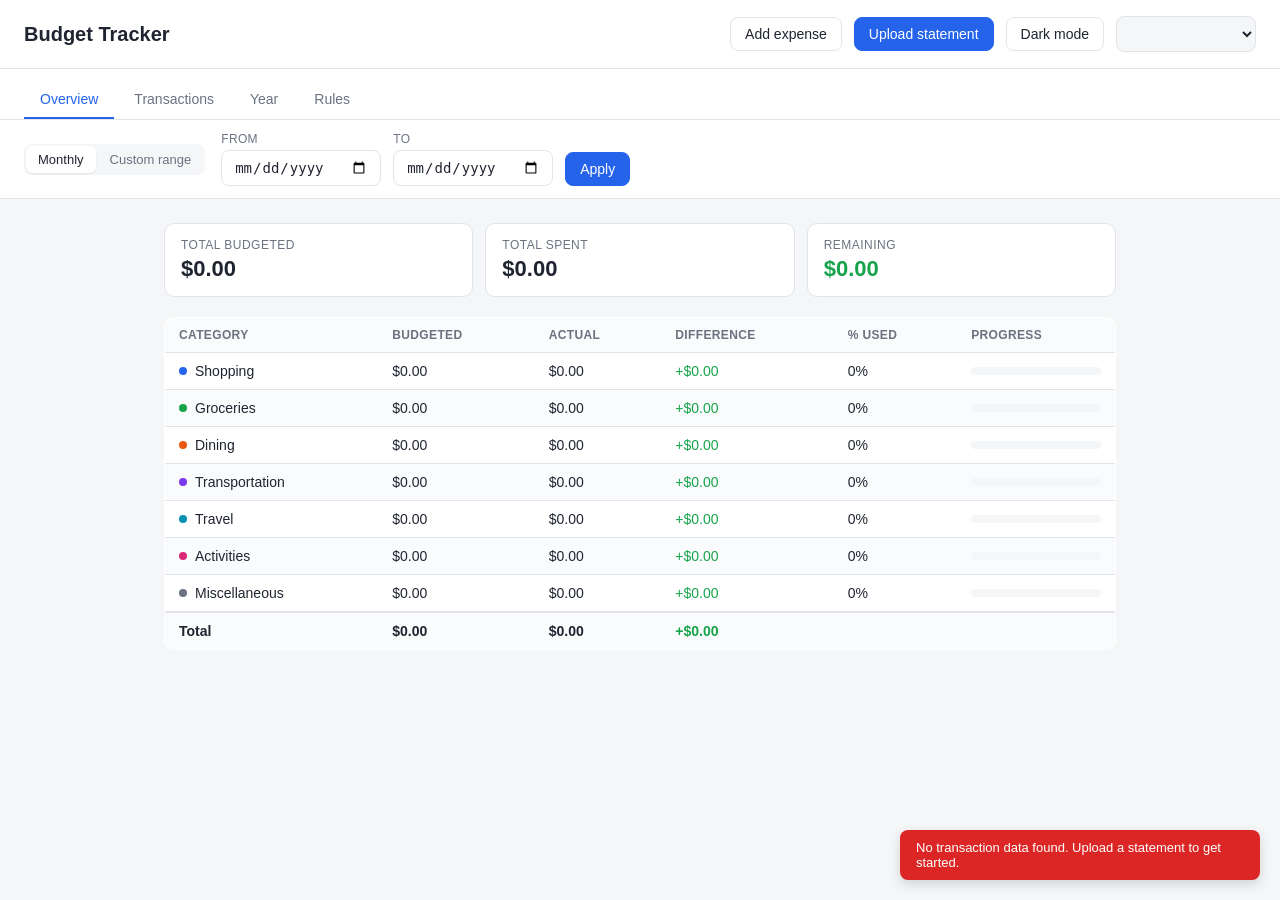
==== dashboard/index.html @ e1d81fba "Prepare app for cloud deployment: Postgres-backed storage, HTTP Basic Auth Adds storage.py as a drop" ====
<!DOCTYPE html>
<html lang="en">
<head>
  <meta charset="UTF-8" />
  <meta name="viewport" content="width=device-width, initial-scale=1.0" />
  <title>Budget Tracker</title>
  <link rel="stylesheet" href="style.css" />
</head>
<body>
  <header class="topbar">
    <h1 class="app-title">Budget Tracker</h1>
    <div class="topbar-actions">
      <button id="add-expense-btn" class="btn">Add expense</button>
      <button id="upload-btn" class="btn btn-primary">Upload statement</button>
      <button id="theme-toggle-btn" class="btn" aria-label="Toggle dark mode">Dark mode</button>
      <select id="month-select" class="month-select"></select>
    </div>
  </header>

  <nav class="tabs">
    <button class="tab-button active" data-tab="overview">Overview</button>
    <button class="tab-button" data-tab="transactions">Transactions</button>
    <button class="tab-button" data-tab="year">Year</button>
    <button class="tab-button" data-tab="rules">Rules</button>
  </nav>

  <div id="period-bar" class="period-bar">
    <div class="period-mode-toggle">
      <button type="button" class="period-mode-btn active" data-mode="month">Monthly</button>
      <button type="button" class="period-mode-btn" data-mode="range">Custom range</button>
    </div>
    <div id="period-range-controls" class="period-range-controls" hidden>
      <label class="filter-field">
        <span>From</span>
        <input type="date" id="range-start" />
      </label>
      <label class="filter-field">
        <span>To</span>
        <input type="date" id="range-end" />
      </label>
      <button id="range-apply-btn" class="btn btn-primary">Apply</button>
    </div>
  </div>

  <main>
    <section id="overview-tab" class="tab-panel active">
      <div id="overview-banner"></div>
      <div id="overview-summary" class="summary-cards"></div>
      <table class="data-table" id="overview-table">
        <thead>
          <tr>
            <th>Category</th>
            <th>Budgeted</th>
            <th>Actual</th>
            <th>Difference</th>
            <th>% Used</th>
            <th>Progress</th>
          </tr>
        </thead>
        <tbody id="overview-tbody"></tbody>
        <tfoot id="overview-tfoot"></tfoot>
      </table>
    </section>

    <section id="transactions-tab" class="tab-panel">
      <div class="filters-bar">
        <label class="filter-field">
          <span>Merchant / Description</span>
          <input type="text" id="merchant-filter" placeholder="Search..." />
        </label>
        <div class="filter-field">
          <span>Category</span>
          <div class="multiselect">
            <button type="button" id="category-filter-btn" class="multiselect-btn">All Categories</button>
            <div id="category-filter-panel" class="multiselect-panel" hidden></div>
          </div>
        </div>
        <label class="filter-field">
          <span>Amount</span>
          <select id="price-filter"></select>
        </label>
        <button id="clear-filters-btn" class="btn btn-ghost" hidden>Clear filters</button>
      </div>
      <table class="data-table" id="transactions-table">
        <thead>
          <tr>
            <th data-sort="date" class="sortable">Date</th>
            <th>Merchant / Description</th>
            <th data-sort="amount" class="sortable">Amount</th>
            <th>Category</th>
          </tr>
        </thead>
        <tbody id="transactions-tbody"></tbody>
      </table>
      <p id="no-transactions" class="empty-state" hidden>No transactions for this month.</p>
    </section>

    <section id="year-tab" class="tab-panel">
      <div class="filters-bar">
        <label class="filter-field">
          <span>Year</span>
          <select id="year-select"></select>
        </label>
      </div>
      <div id="year-banner"></div>
      <div id="year-summary" class="summary-cards"></div>
      <table class="data-table" id="year-table">
        <thead>
          <tr>
            <th>Category</th>
            <th>Budgeted</th>
            <th>Actual</th>
            <th>Difference</th>
            <th>% Used</th>
            <th>Progress</th>
            <th>Top Month</th>
          </tr>
        </thead>
        <tbody id="year-tbody"></tbody>
        <tfoot id="year-tfoot"></tfoot>
      </table>

      <div class="chart-card">
        <div class="chart-card-header">
          <h3 class="chart-title">Monthly spend trend</h3>
          <div class="chart-legend">
            <span class="legend-item"><span class="legend-swatch legend-swatch-under"></span>Under budget</span>
            <span class="legend-item"><span class="legend-swatch legend-swatch-over"></span>Over budget</span>
            <span class="legend-item"><span class="legend-swatch legend-swatch-line"></span>Budget line</span>
          </div>
        </div>
        <div class="chart-canvas-wrap">
          <canvas id="trend-chart" width="900" height="280"></canvas>
          <div id="trend-tooltip" class="chart-tooltip" hidden></div>
        </div>
      </div>
    </section>

    <section id="rules-tab" class="tab-panel">
      <div class="chart-card">
        <div class="chart-card-header">
          <h3 class="chart-title">Averaging rules</h3>
          <span id="averaging-rule-count" class="text-muted"></span>
        </div>
        <p class="text-muted">
          Spreads a transaction's amount evenly across months instead of recording it all in one - checked in order, first match wins. A transaction matching none of these is just recorded in the month it occurred.
        </p>
        <div id="averaging-rule-form" class="rule-form"></div>
        <div id="averaging-rules-list" class="averaging-rules-list"></div>
      </div>

      <div class="chart-card">
        <div class="chart-card-header">
          <h3 class="chart-title">Category keyword rules</h3>
          <span id="keyword-rule-count" class="text-muted"></span>
        </div>
        <p class="text-muted">A transaction auto-categorizes when its merchant text contains one of these keywords.</p>
        <div class="filters-bar">
          <label class="filter-field">
            <span>Search</span>
            <input type="text" id="keyword-rule-filter" placeholder="Search keywords or categories..." />
          </label>
        </div>
        <div class="rule-add-row">
          <select id="keyword-rule-category"></select>
          <input type="text" id="keyword-rule-input" placeholder="Keyword, e.g. STARBUCKS" />
          <button class="btn btn-primary" id="keyword-rule-add-btn">Add rule</button>
        </div>
        <div id="keyword-rules-list" class="rules-groups"></div>
      </div>

      <div class="chart-card">
        <div class="chart-card-header">
          <h3 class="chart-title">Merchant / note overrides</h3>
          <span id="override-rule-count" class="text-muted"></span>
        </div>
        <p class="text-muted">Exact merchant or Venmo/Zelle note text mapped straight to a category - checked before keyword rules.</p>
        <div class="filters-bar">
          <label class="filter-field">
            <span>Search</span>
            <input type="text" id="override-rule-filter" placeholder="Search merchants or categories..." />
          </label>
        </div>
        <div class="rule-add-row">
          <input type="text" id="override-rule-input" placeholder="Merchant or note text" />
          <select id="override-rule-category"></select>
          <button class="btn btn-primary" id="override-rule-add-btn">Add override</button>
        </div>
        <div class="table-scroll">
          <table class="data-table" id="override-rules-table">
            <thead>
              <tr>
                <th>Merchant / Note</th>
                <th>Category</th>
                <th></th>
              </tr>
            </thead>
            <tbody id="override-rules-tbody"></tbody>
          </table>
        </div>
      </div>
    </section>
  </main>

  <div id="upload-modal" class="modal-overlay" hidden>
    <div class="modal">
      <div class="modal-header">
        <h2>Upload statement</h2>
        <button id="upload-close-btn" class="btn btn-ghost btn-icon" aria-label="Close">&times;</button>
      </div>
      <div id="upload-modal-body" class="modal-body"></div>
    </div>
  </div>

  <div id="add-expense-modal" class="modal-overlay" hidden>
    <div class="modal">
      <div class="modal-header">
        <h2>Add expense</h2>
        <button id="add-expense-close-btn" class="btn btn-ghost btn-icon" aria-label="Close">&times;</button>
      </div>
      <div class="modal-body">
        <p class="text-muted">For one-off expenses that don't show up on a statement.</p>
        <div class="mapping-row">
          <label>Description</label>
          <input type="text" id="expense-description" placeholder="e.g. Cash tip for movers" />
        </div>
        <div class="mapping-row">
          <label>Amount ($)</label>
          <input type="number" id="expense-amount" step="0.01" min="0" placeholder="0.00" />
        </div>
        <div class="mapping-row">
          <label>Date</label>
          <input type="date" id="expense-date" />
        </div>
        <div class="mapping-row">
          <label>Category</label>
          <select id="expense-category"></select>
        </div>
        <div class="modal-actions">
          <button class="btn btn-primary" id="expense-submit-btn">Add expense</button>
        </div>
      </div>
    </div>
  </div>

  <div id="toast" class="toast" hidden></div>

  <script src="app.js"></script>
</body>
</html>
---- dashboard/style.css ----
:root {
  --bg: #f5f6f8;
  --card-bg: #ffffff;
  --border: #e2e4e9;
  --text: #1f2430;
  --text-muted: #6b7280;
  --green: #16a34a;
  --green-bg: #dcfce7;
  --red: #dc2626;
  --red-bg: #fee2e2;
  --amber: #d97706;
  --amber-bg: #fef3c7;
  --accent: #2563eb;
  --accent-text: #ffffff;
  --row-alt: #fafbfc;
  --radius: 10px;

  --cat-shopping: #2563eb;
  --cat-groceries: #16a34a;
  --cat-dining: #ea580c;
  --cat-transportation: #7c3aed;
  --cat-travel: #0891b2;
  --cat-activities: #db2777;
  --cat-miscellaneous: #6b7280;
}

/* Dark mode applies either from the OS preference (when the user hasn't
   picked an explicit theme) or from the manual toggle (data-theme attribute,
   which always wins over the OS setting either direction). */
@media (prefers-color-scheme: dark) {
  :root:not([data-theme]) {
    --bg: #14161c;
    --card-bg: #1c1f28;
    --border: #2c303b;
    --text: #e6e8ee;
    --text-muted: #9198a8;
    --green: #4ade80;
    --green-bg: #0f2e1c;
    --red: #f87171;
    --red-bg: #3a1414;
    --amber: #fbbf24;
    --amber-bg: #3a2c0a;
    --accent: #60a5fa;
    --accent-text: #0b1220;
    --row-alt: #20232d;
  }
}

:root[data-theme="dark"] {
  --bg: #14161c;
  --card-bg: #1c1f28;
  --border: #2c303b;
  --text: #e6e8ee;
  --text-muted: #9198a8;
  --green: #4ade80;
  --green-bg: #0f2e1c;
  --red: #f87171;
  --red-bg: #3a1414;
  --amber: #fbbf24;
  --amber-bg: #3a2c0a;
  --accent: #60a5fa;
  --accent-text: #0b1220;
  --row-alt: #20232d;
}

* {
  box-sizing: border-box;
}

body {
  margin: 0;
  font-family: -apple-system, "Segoe UI", Roboto, Helvetica, Arial, sans-serif;
  background: var(--bg);
  color: var(--text);
}

.topbar {
  display: flex;
  align-items: center;
  justify-content: space-between;
  padding: 16px 24px;
  background: var(--card-bg);
  border-bottom: 1px solid var(--border);
  flex-wrap: wrap;
  gap: 12px;
}

.topbar-actions {
  display: flex;
  align-items: center;
  gap: 12px;
  flex-wrap: wrap;
}

.app-title {
  margin: 0;
  font-size: 20px;
  font-weight: 600;
}

.month-select {
  padding: 8px 12px;
  border-radius: 8px;
  border: 1px solid var(--border);
  background: var(--bg);
  color: var(--text);
  font-size: 14px;
  min-width: 140px;
}

.btn {
  padding: 8px 14px;
  border-radius: 8px;
  border: 1px solid var(--border);
  background: var(--card-bg);
  color: var(--text);
  font-size: 14px;
  cursor: pointer;
}

.btn:hover {
  border-color: var(--text-muted);
}

.btn-primary {
  background: var(--accent);
  border-color: var(--accent);
  color: var(--accent-text);
  font-weight: 500;
}

.btn-ghost {
  background: transparent;
  border-color: transparent;
  color: var(--text-muted);
}

.btn-ghost:hover {
  color: var(--text);
  border-color: var(--border);
}

.btn-icon {
  font-size: 20px;
  line-height: 1;
  padding: 4px 10px;
}

.tabs {
  display: flex;
  gap: 4px;
  padding: 12px 24px 0;
  background: var(--card-bg);
  border-bottom: 1px solid var(--border);
  overflow-x: auto;
}

.tab-button {
  border: none;
  background: transparent;
  padding: 10px 16px;
  font-size: 14px;
  font-weight: 500;
  color: var(--text-muted);
  cursor: pointer;
  border-bottom: 2px solid transparent;
  white-space: nowrap;
}

.tab-button.active {
  color: var(--accent);
  border-bottom-color: var(--accent);
}

.period-bar {
  display: flex;
  align-items: center;
  gap: 16px;
  padding: 12px 24px;
  background: var(--card-bg);
  border-bottom: 1px solid var(--border);
  flex-wrap: wrap;
}

.period-mode-toggle {
  display: flex;
  gap: 2px;
  background: var(--bg);
  border-radius: 8px;
  padding: 2px;
}

.period-mode-btn {
  border: none;
  background: transparent;
  padding: 6px 12px;
  border-radius: 6px;
  font-size: 13px;
  color: var(--text-muted);
  cursor: pointer;
}

.period-mode-btn.active {
  background: var(--card-bg);
  color: var(--text);
  font-weight: 500;
  box-shadow: 0 1px 2px rgba(0, 0, 0, 0.08);
}

.period-range-controls {
  display: flex;
  align-items: flex-end;
  gap: 12px;
  flex-wrap: wrap;
}

main {
  padding: 24px;
  max-width: 1000px;
  margin: 0 auto;
}

.tab-panel {
  display: none;
}

.tab-panel.active {
  display: block;
}

.banner {
  display: flex;
  align-items: center;
  gap: 8px;
  padding: 10px 14px;
  border-radius: var(--radius);
  font-size: 13px;
  margin-bottom: 16px;
  background: var(--amber-bg);
  color: var(--amber);
  border: 1px solid var(--amber);
}

.summary-cards {
  display: grid;
  grid-template-columns: repeat(auto-fit, minmax(160px, 1fr));
  gap: 12px;
  margin-bottom: 20px;
}

.summary-card {
  background: var(--card-bg);
  border: 1px solid var(--border);
  border-radius: var(--radius);
  padding: 14px 16px;
}

.summary-card .label {
  font-size: 12px;
  color: var(--text-muted);
  text-transform: uppercase;
  letter-spacing: 0.04em;
}

.summary-card .value {
  font-size: 22px;
  font-weight: 600;
  margin-top: 4px;
}

.data-table {
  width: 100%;
  border-collapse: collapse;
  background: var(--card-bg);
  border: 1px solid var(--border);
  border-radius: var(--radius);
  overflow: hidden;
}

.data-table th, .data-table td {
  padding: 10px 14px;
  text-align: left;
  font-size: 14px;
  border-bottom: 1px solid var(--border);
}

.data-table thead th {
  background: var(--row-alt);
  font-weight: 600;
  color: var(--text-muted);
  font-size: 12px;
  text-transform: uppercase;
  letter-spacing: 0.03em;
}

.data-table tbody tr:nth-child(even) {
  background: var(--row-alt);
}

.data-table tbody tr:last-child td {
  border-bottom: none;
}

.data-table tfoot td {
  font-weight: 700;
  border-top: 2px solid var(--border);
  border-bottom: none;
  background: var(--row-alt);
}

th.sortable {
  cursor: pointer;
  user-select: none;
}

th.sortable:hover {
  color: var(--text);
}

.amount {
  font-variant-numeric: tabular-nums;
}

.text-muted {
  color: var(--text-muted);
  font-size: 12px;
}

.over-budget {
  color: var(--red);
}

.under-budget {
  color: var(--green);
}

.category-cell {
  display: flex;
  align-items: center;
  gap: 8px;
}

.cat-dot {
  width: 8px;
  height: 8px;
  border-radius: 50%;
  flex-shrink: 0;
}

.progress-track {
  width: 100%;
  height: 8px;
  border-radius: 4px;
  background: var(--bg);
  overflow: hidden;
  position: relative;
}

.progress-fill {
  height: 100%;
  border-radius: 4px;
  background: var(--green);
}

.progress-fill.over {
  background: var(--red);
}

.progress-fill.way-over {
  background-image: repeating-linear-gradient(
    45deg,
    var(--red),
    var(--red) 6px,
    #ffffff33 6px,
    #ffffff33 12px
  );
}

.overflow-badge {
  display: inline-block;
  margin-left: 6px;
  padding: 1px 6px;
  border-radius: 999px;
  background: var(--red-bg);
  color: var(--red);
  font-size: 11px;
  font-weight: 600;
}

.category-select {
  padding: 5px 8px;
  border-radius: 6px;
  border: 1px solid var(--border);
  background: var(--bg);
  color: var(--text);
  font-size: 13px;
}

.filters-bar {
  display: flex;
  align-items: flex-end;
  gap: 16px;
  margin-bottom: 16px;
  flex-wrap: wrap;
}

.filter-field {
  display: flex;
  flex-direction: column;
  gap: 4px;
  font-size: 12px;
  color: var(--text-muted);
  text-transform: uppercase;
  letter-spacing: 0.03em;
}

.filter-field select,
.filter-field input {
  padding: 8px 12px;
  border-radius: 8px;
  border: 1px solid var(--border);
  background: var(--card-bg);
  font-size: 14px;
  color: var(--text);
  min-width: 160px;
  text-transform: none;
  letter-spacing: normal;
}

.multiselect {
  position: relative;
}

.multiselect-btn {
  padding: 8px 12px;
  border-radius: 8px;
  border: 1px solid var(--border);
  background: var(--card-bg);
  font-size: 14px;
  color: var(--text);
  min-width: 160px;
  text-align: left;
  cursor: pointer;
}

.multiselect-btn:hover {
  border-color: var(--text-muted);
}

.multiselect-panel {
  position: absolute;
  top: calc(100% + 4px);
  left: 0;
  z-index: 20;
  min-width: 200px;
  max-height: 260px;
  overflow-y: auto;
  background: var(--card-bg);
  border: 1px solid var(--border);
  border-radius: 8px;
  box-shadow: 0 8px 24px rgba(0, 0, 0, 0.12);
  padding: 6px;
}

.multiselect-option {
  display: flex;
  align-items: center;
  gap: 8px;
  padding: 6px 8px;
  border-radius: 6px;
  font-size: 14px;
  font-weight: 400;
  text-transform: none;
  letter-spacing: normal;
  color: var(--text);
  cursor: pointer;
}

.multiselect-option:hover {
  background: var(--row-alt);
}

.multiselect-option input {
  margin: 0;
}

.multiselect-divider {
  height: 1px;
  background: var(--border);
  margin: 4px 2px;
}

.filter-count {
  display: inline-flex;
  align-items: center;
  justify-content: center;
  min-width: 16px;
  height: 16px;
  padding: 0 4px;
  border-radius: 999px;
  background: var(--accent);
  color: var(--accent-text);
  font-size: 11px;
  font-weight: 600;
  margin-left: 6px;
}

.empty-state {
  color: var(--text-muted);
  padding: 24px;
  text-align: center;
}

.chart-card {
  margin-top: 24px;
  background: var(--card-bg);
  border: 1px solid var(--border);
  border-radius: var(--radius);
  padding: 16px;
}

.chart-card-header {
  display: flex;
  align-items: center;
  justify-content: space-between;
  flex-wrap: wrap;
  gap: 8px;
  margin-bottom: 12px;
}

.chart-title {
  margin: 0;
  font-size: 14px;
  font-weight: 600;
  color: var(--text-muted);
}

.chart-legend {
  display: flex;
  align-items: center;
  gap: 14px;
  flex-wrap: wrap;
}

.legend-item {
  display: flex;
  align-items: center;
  gap: 6px;
  font-size: 12px;
  color: var(--text-muted);
}

.legend-swatch {
  width: 10px;
  height: 10px;
  border-radius: 2px;
  flex-shrink: 0;
}

.legend-swatch-under {
  background: var(--accent);
}

.legend-swatch-over {
  background: var(--red);
}

.legend-swatch-line {
  width: 12px;
  height: 0;
  border-top: 2px dashed var(--text);
  border-radius: 0;
}

.chart-canvas-wrap {
  position: relative;
}

.chart-tooltip {
  position: absolute;
  pointer-events: none;
  background: var(--text);
  color: var(--card-bg);
  padding: 8px 10px;
  border-radius: 6px;
  font-size: 12px;
  line-height: 1.5;
  box-shadow: 0 4px 12px rgba(0, 0, 0, 0.2);
  white-space: nowrap;
  transform: translate(-50%, -100%);
  z-index: 10;
}

.chart-tooltip strong {
  font-weight: 600;
}

#trend-chart {
  display: block;
}

.modal-overlay {
  position: fixed;
  inset: 0;
  background: rgba(0, 0, 0, 0.45);
  display: flex;
  align-items: center;
  justify-content: center;
  z-index: 100;
  padding: 20px;
}

.modal-overlay[hidden] {
  display: none;
}

.modal {
  background: var(--card-bg);
  border-radius: 12px;
  width: 100%;
  max-width: 560px;
  max-height: 85vh;
  display: flex;
  flex-direction: column;
  border: 1px solid var(--border);
}

.modal-header {
  display: flex;
  align-items: center;
  justify-content: space-between;
  padding: 16px 20px;
  border-bottom: 1px solid var(--border);
}

.modal-header h2 {
  margin: 0;
  font-size: 16px;
}

.modal-body {
  padding: 20px;
  overflow-y: auto;
}

.upload-dropzone {
  border: 2px dashed var(--border);
  border-radius: var(--radius);
  padding: 32px 16px;
  text-align: center;
  color: var(--text-muted);
  font-size: 14px;
}

.upload-dropzone input[type="file"] {
  margin-top: 12px;
}

.mapping-row {
  display: flex;
  align-items: center;
  justify-content: space-between;
  gap: 12px;
  padding: 8px 0;
  border-bottom: 1px solid var(--border);
}

.mapping-row label {
  font-size: 13px;
  color: var(--text-muted);
  min-width: 100px;
}

.mapping-row select,
.mapping-row input {
  flex: 1;
  padding: 6px 10px;
  border-radius: 6px;
  border: 1px solid var(--border);
  background: var(--bg);
  color: var(--text);
  font-size: 14px;
}

.ambiguous-item {
  display: flex;
  align-items: center;
  justify-content: space-between;
  gap: 12px;
  padding: 10px 0;
  border-bottom: 1px solid var(--border);
}

.ambiguous-item-info {
  min-width: 0;
}

.ambiguous-item-merchant {
  font-size: 14px;
  font-weight: 500;
  overflow: hidden;
  text-overflow: ellipsis;
  white-space: nowrap;
}

.ambiguous-item-meta {
  font-size: 12px;
  color: var(--text-muted);
}

.modal-actions {
  display: flex;
  justify-content: flex-end;
  gap: 8px;
  margin-top: 20px;
}

.summary-month {
  margin-bottom: 16px;
}

.summary-month h4 {
  margin: 0 0 6px;
  font-size: 14px;
}

.summary-month table {
  width: 100%;
  font-size: 13px;
}

.summary-month td {
  padding: 3px 0;
}

.toast {
  position: fixed;
  bottom: 20px;
  right: 20px;
  background: var(--text);
  color: var(--card-bg);
  padding: 10px 16px;
  border-radius: 8px;
  font-size: 13px;
  box-shadow: 0 4px 12px rgba(0, 0, 0, 0.15);
  max-width: 360px;
  z-index: 200;
  display: flex;
  align-items: center;
  gap: 12px;
}

.toast[hidden] {
  display: none;
}

.toast-action {
  flex-shrink: 0;
  background: transparent;
  border: none;
  color: inherit;
  font-size: 13px;
  font-weight: 600;
  text-decoration: underline;
  cursor: pointer;
  padding: 0;
}

.toast-action:hover {
  opacity: 0.85;
}

.toast.error {
  background: var(--red);
  color: #ffffff;
}

@media (max-width: 640px) {
  main {
    padding: 12px;
  }

  .topbar {
    padding: 12px;
  }

  .filters-bar {
    flex-direction: column;
    align-items: stretch;
  }

  .filter-field select,
  .filter-field input {
    min-width: 0;
    width: 100%;
  }

  .data-table thead {
    display: none;
  }

  .data-table, .data-table tbody, .data-table tr, .data-table td {
    display: block;
    width: 100%;
  }

  .data-table tr {
    border-bottom: 1px solid var(--border);
    padding: 10px 14px;
  }

  .data-table td {
    border-bottom: none;
    padding: 4px 0;
    display: flex;
    justify-content: space-between;
    gap: 12px;
  }

  .data-table td::before {
    content: attr(data-label);
    font-size: 11px;
    text-transform: uppercase;
    letter-spacing: 0.03em;
    color: var(--text-muted);
    font-weight: 600;
  }

  .data-table tfoot tr {
    padding: 10px 14px;
  }

  .summary-cards {
    grid-template-columns: 1fr 1fr;
  }
}

/* -- Rules tab ------------------------------------------------------- */

.system-rules-list {
  margin: 8px 0 0;
  padding-left: 20px;
  color: var(--text-muted);
  font-size: 13px;
  line-height: 1.7;
}

.system-rules-list strong {
  color: var(--text);
}

.rule-add-row,
.rule-form-fields {
  display: flex;
  gap: 8px;
  margin-bottom: 16px;
  flex-wrap: wrap;
  align-items: center;
}

.rule-form {
  margin-bottom: 16px;
}

.rule-form-fields select,
.rule-form-fields input {
  padding: 8px 12px;
  border-radius: 8px;
  border: 1px solid var(--border);
  background: var(--bg);
  color: var(--text);
  font-size: 14px;
}

.rule-form-fields input[type="text"],
.rule-form-fields input[type="number"] {
  min-width: 130px;
}

.rule-form-actions {
  display: flex;
  gap: 8px;
}

.averaging-rules-list {
  display: flex;
  flex-direction: column;
  gap: 8px;
}

.averaging-rule-row {
  display: flex;
  align-items: center;
  justify-content: space-between;
  gap: 12px;
  padding: 10px 14px;
  border: 1px solid var(--border);
  border-radius: var(--radius);
  flex-wrap: wrap;
}

.averaging-rule-row.editing {
  flex-direction: column;
  align-items: stretch;
}

.averaging-rule-text {
  font-size: 13px;
  line-height: 1.5;
}

.averaging-rule-text .spread-label {
  color: var(--text-muted);
}

.averaging-rule-actions {
  display: flex;
  gap: 8px;
  flex-shrink: 0;
}

.rule-add-row select,
.rule-add-row input {
  padding: 8px 12px;
  border-radius: 8px;
  border: 1px solid var(--border);
  background: var(--bg);
  color: var(--text);
  font-size: 14px;
}

.rule-add-row input {
  flex: 1;
  min-width: 160px;
}

.rules-groups {
  display: flex;
  flex-direction: column;
  gap: 8px;
}

.rule-group {
  border: 1px solid var(--border);
  border-radius: var(--radius);
  padding: 4px 12px;
}

.rule-group summary {
  cursor: pointer;
  padding: 8px 0;
  font-weight: 600;
  font-size: 13px;
  display: flex;
  align-items: center;
  gap: 8px;
}

.rule-group summary .text-muted {
  font-weight: 400;
}

.rule-chips {
  display: flex;
  flex-wrap: wrap;
  gap: 8px;
  padding: 4px 0 12px;
}

.rule-chip {
  display: inline-flex;
  align-items: center;
  gap: 6px;
  background: var(--row-alt);
  border: 1px solid var(--border);
  border-radius: 999px;
  padding: 4px 6px 4px 12px;
  font-size: 13px;
}

.rule-chip-remove {
  border: none;
  background: transparent;
  color: var(--text-muted);
  cursor: pointer;
  font-size: 15px;
  line-height: 1;
  padding: 2px 6px;
  border-radius: 999px;
}

.rule-chip-remove:hover {
  color: var(--red);
  background: var(--red-bg);
}

.table-scroll {
  max-height: 420px;
  overflow-y: auto;
  border-radius: var(--radius);
}

.table-scroll .data-table {
  border-radius: 0;
}

.rule-remove-btn {
  border: none;
  background: transparent;
  color: var(--text-muted);
  cursor: pointer;
  font-size: 13px;
  text-decoration: underline;
  padding: 0;
}

.rule-remove-btn:hover {
  color: var(--red);
}

@media (max-width: 640px) {
  .table-scroll {
    max-height: none;
  }
}
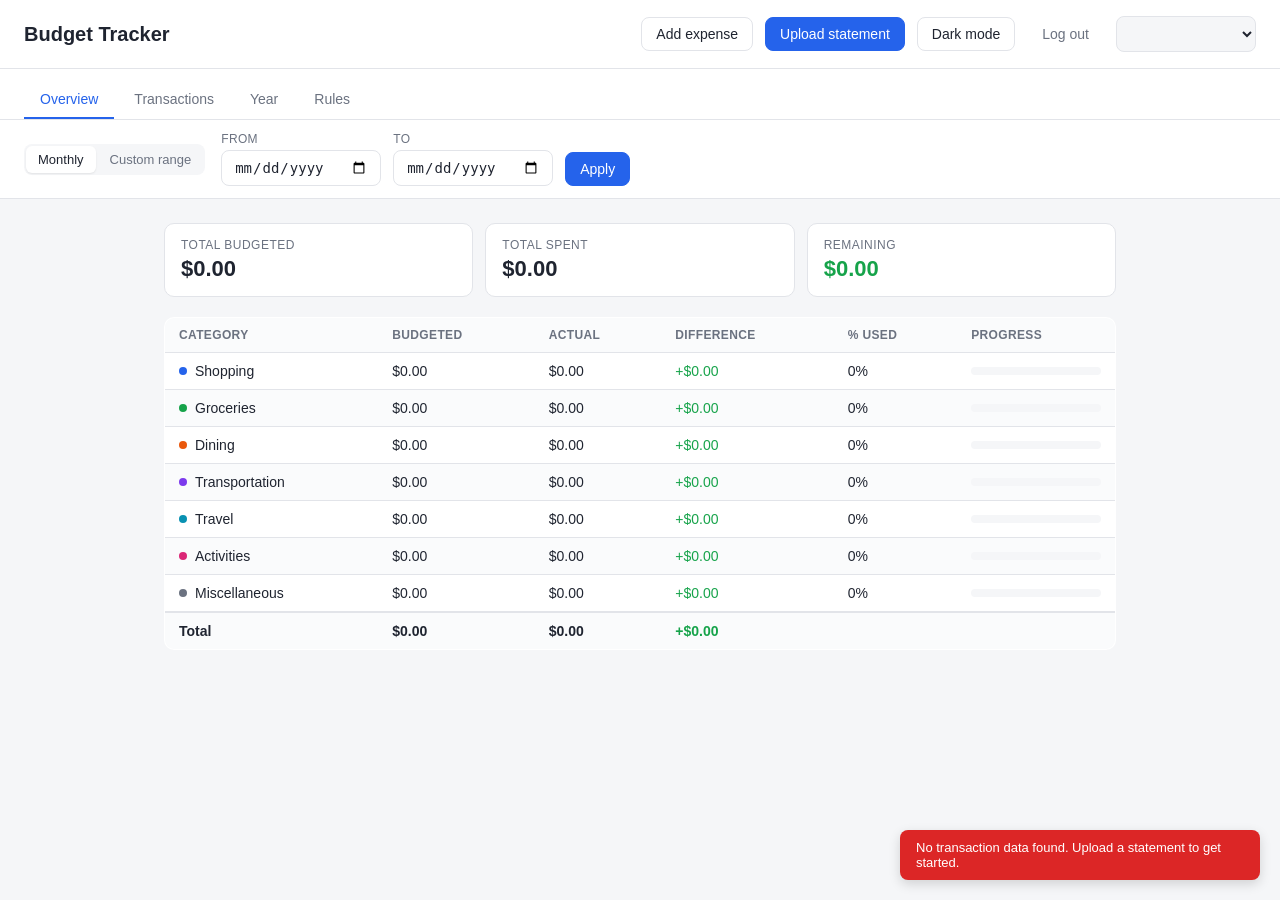
==== commit 85d65823: "Replace Basic Auth with session-cookie login (re-prompts on browser restart) Adds a real /login page" ====
--- a/dashboard/index.html
+++ b/dashboard/index.html
@@ -13,6 +13,7 @@
       <button id="add-expense-btn" class="btn">Add expense</button>
       <button id="upload-btn" class="btn btn-primary">Upload statement</button>
       <button id="theme-toggle-btn" class="btn" aria-label="Toggle dark mode">Dark mode</button>
+      <button id="logout-btn" class="btn btn-ghost">Log out</button>
       <select id="month-select" class="month-select"></select>
     </div>
   </header>
--- a/dashboard/style.css
+++ b/dashboard/style.css
@@ -1023,3 +1023,49 @@
     max-height: none;
   }
 }
+
+/* -- Login page -------------------------------------------------------- */
+
+.login-page {
+  display: flex;
+  align-items: center;
+  justify-content: center;
+  min-height: 100vh;
+  background: var(--bg);
+}
+
+.login-card {
+  background: var(--card-bg);
+  border: 1px solid var(--border);
+  border-radius: 12px;
+  padding: 28px;
+  width: 100%;
+  max-width: 360px;
+}
+
+.login-card .app-title {
+  margin: 0 0 4px;
+}
+
+.login-card .text-muted {
+  margin: 0 0 16px;
+}
+
+.login-card .mapping-row {
+  flex-direction: column;
+  align-items: stretch;
+  gap: 4px;
+}
+
+.login-card .mapping-row label {
+  min-width: 0;
+}
+
+.login-card .modal-actions {
+  justify-content: stretch;
+  margin-top: 16px;
+}
+
+.login-card .modal-actions .btn {
+  flex: 1;
+}
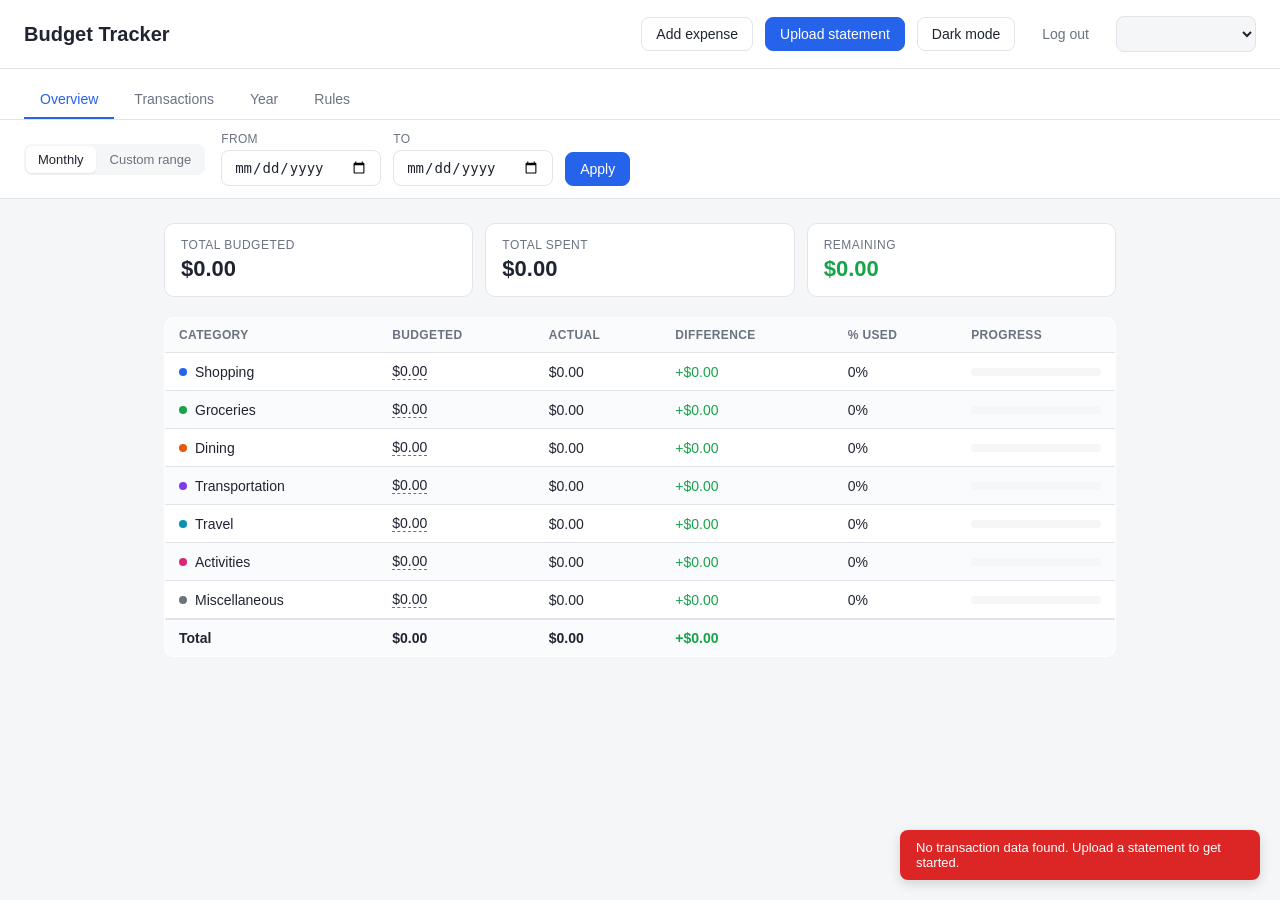
==== commit 7f60eb50: "Let category budgets be adjusted from the Overview tab Clicking a Budgeted amount opens a small form" ====
--- a/dashboard/index.html
+++ b/dashboard/index.html
@@ -89,6 +89,7 @@
             <th>Merchant / Description</th>
             <th data-sort="amount" class="sortable">Amount</th>
             <th>Category</th>
+            <th></th>
           </tr>
         </thead>
         <tbody id="transactions-tbody"></tbody>
@@ -227,8 +228,9 @@
         </div>
         <div class="mapping-row">
           <label>Amount ($)</label>
-          <input type="number" id="expense-amount" step="0.01" min="0" placeholder="0.00" />
-        </div>
+          <input type="number" id="expense-amount" step="0.01" placeholder="0.00" />
+        </div>
+        <p class="text-muted">Use a negative amount (e.g. -25.00) for money paid back to you - it reduces that category's spend.</p>
         <div class="mapping-row">
           <label>Date</label>
           <input type="date" id="expense-date" />
@@ -239,6 +241,49 @@
         </div>
         <div class="modal-actions">
           <button class="btn btn-primary" id="expense-submit-btn">Add expense</button>
+        </div>
+      </div>
+    </div>
+  </div>
+
+  <div id="budget-modal" class="modal-overlay" hidden>
+    <div class="modal">
+      <div class="modal-header">
+        <h2>Adjust budget</h2>
+        <button id="budget-modal-close-btn" class="btn btn-ghost btn-icon" aria-label="Close">&times;</button>
+      </div>
+      <div class="modal-body">
+        <p id="budget-modal-text" class="text-muted"></p>
+        <div class="mapping-row">
+          <label>Budget ($)</label>
+          <input type="number" id="budget-amount" step="0.01" min="0" />
+        </div>
+        <div class="mapping-row">
+          <label>Apply to</label>
+          <select id="budget-scope">
+            <option value="future">This month and all later months</option>
+            <option value="month">This month only</option>
+            <option value="all">All months</option>
+          </select>
+        </div>
+        <div class="modal-actions">
+          <button class="btn btn-primary" id="budget-save-btn">Save</button>
+        </div>
+      </div>
+    </div>
+  </div>
+
+  <div id="delete-modal" class="modal-overlay" hidden>
+    <div class="modal">
+      <div class="modal-header">
+        <h2>Delete transaction</h2>
+        <button id="delete-modal-close-btn" class="btn btn-ghost btn-icon" aria-label="Close">&times;</button>
+      </div>
+      <div class="modal-body">
+        <p id="delete-modal-text"></p>
+        <div class="modal-actions">
+          <button class="btn" id="delete-one-btn">Just this installment</button>
+          <button class="btn btn-primary" id="delete-group-btn">Delete all</button>
         </div>
       </div>
     </div>
--- a/dashboard/style.css
+++ b/dashboard/style.css
@@ -241,6 +241,10 @@
   border: 1px solid var(--amber);
 }
 
+.banner[hidden] {
+  display: none;
+}
+
 .summary-cards {
   display: grid;
   grid-template-columns: repeat(auto-fit, minmax(160px, 1fr));
@@ -1069,3 +1073,21 @@
 .login-card .modal-actions .btn {
   flex: 1;
 }
+
+/* -- Editable budget amounts ------------------------------------------ */
+
+.budget-edit-btn {
+  background: none;
+  border: none;
+  border-bottom: 1px dashed var(--text-muted);
+  padding: 0;
+  font: inherit;
+  color: inherit;
+  cursor: pointer;
+  font-variant-numeric: tabular-nums;
+}
+
+.budget-edit-btn:hover {
+  color: var(--accent);
+  border-bottom-color: var(--accent);
+}
